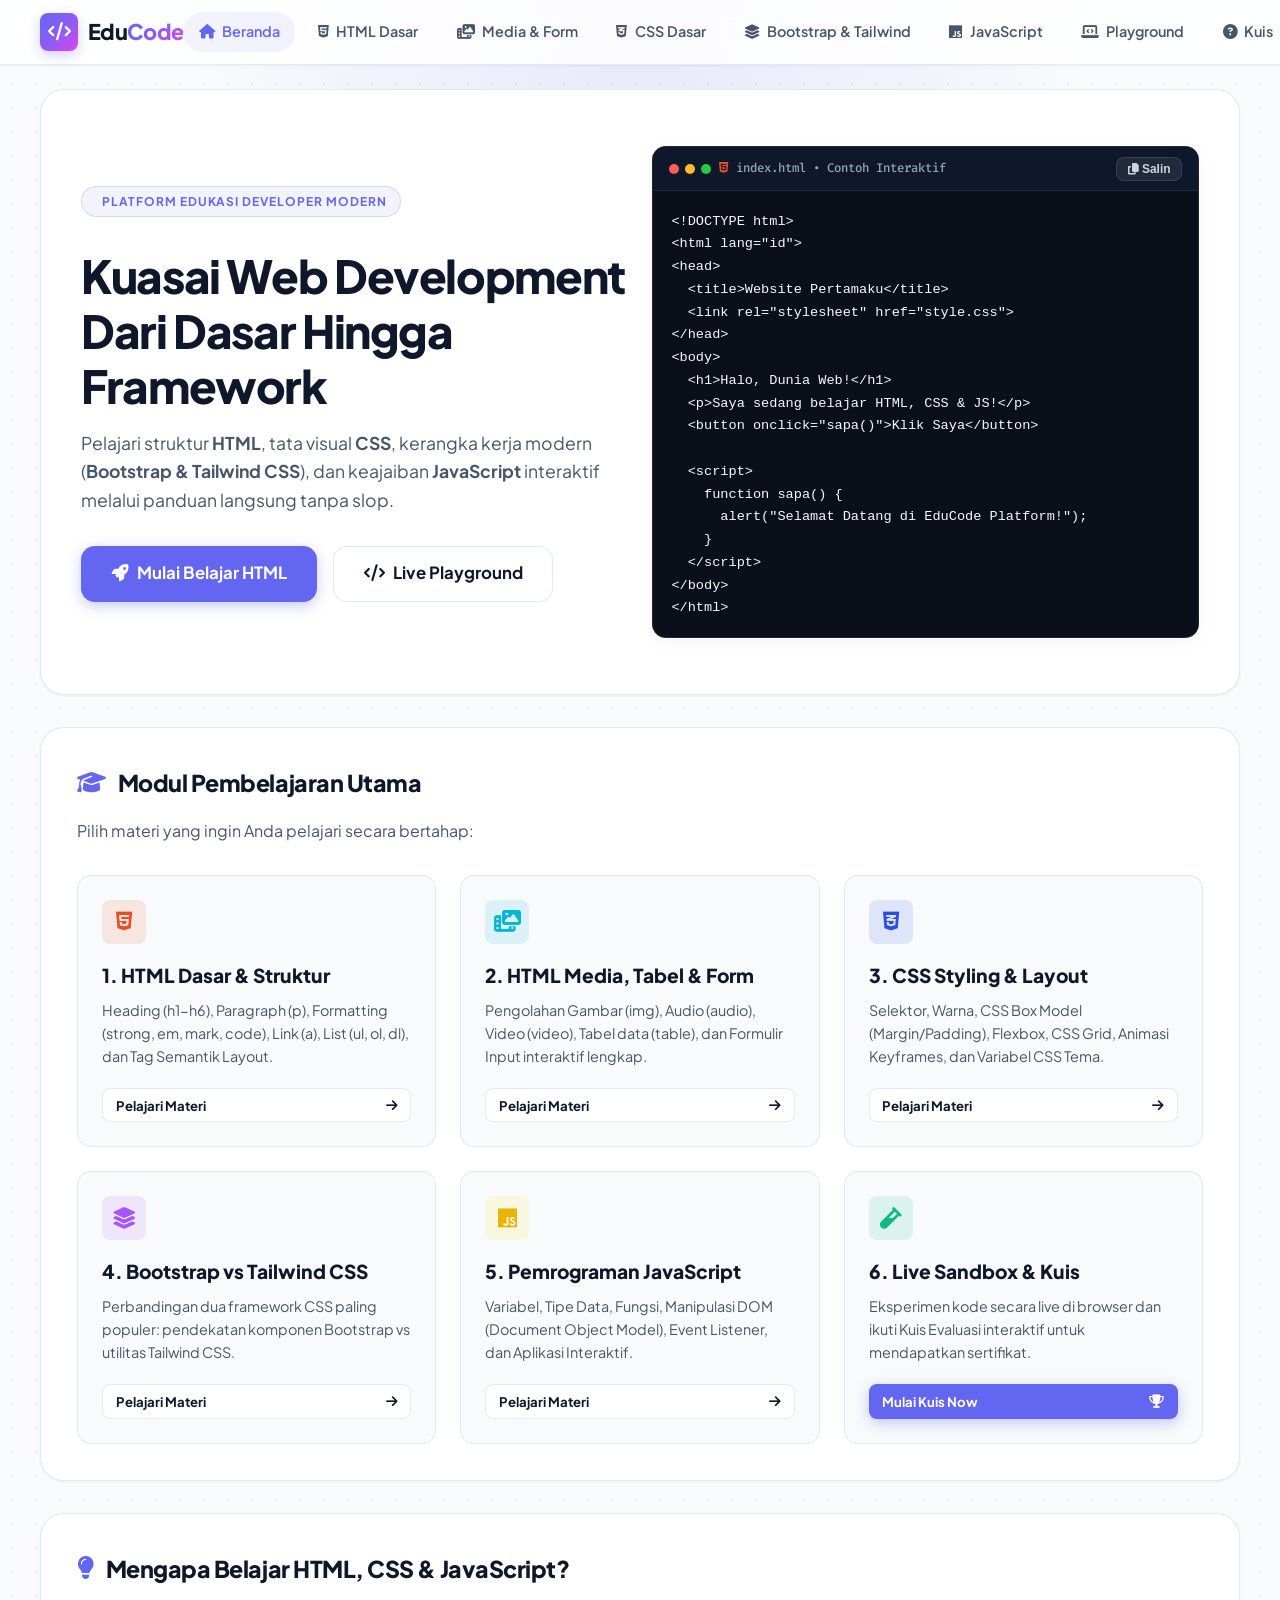
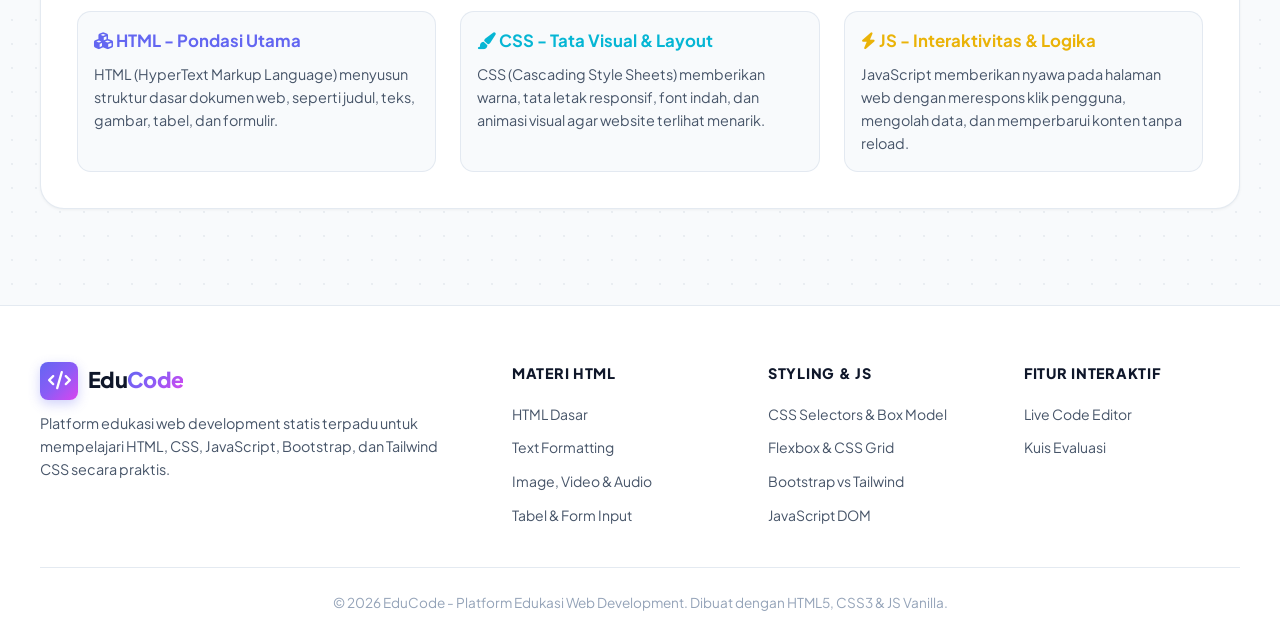
==== index.html @ 57a79038 "first commit" ====
<!DOCTYPE html>
<html lang="id" data-theme="light">
<head>
  <!-- Bagian Head: Berisi metadata halaman, judul browser, ikon, dan tautan CSS eksternal -->
  <meta charset="UTF-8">
  <meta name="viewport" content="width=device-width, initial-scale=1.0">
  <title>EduCode - Platform Edukasi Web Development (HTML, CSS, JS)</title>
  <meta name="description" content="Pelajari HTML, CSS, JavaScript, Bootstrap, dan Tailwind CSS secara gratis dengan penjelasan interaktif, contoh live demo, playground, dan kuis online.">
  
  <!-- Pustaka Ikon Eksternal FontAwesome via CDN -->
  <link rel="stylesheet" href="https://cdnjs.cloudflare.com/ajax/libs/font-awesome/6.4.2/css/all.min.css">
  <!-- CSS Utama Aplikasi -->
  <link rel="stylesheet" href="assets/css/style.css">
</head>
<body>

  <!-- ==========================================================================
       HEADER NAVIGASI UTAMA (MELAYANG FULL-WIDTH)
       Tag <header> dan <nav> secara semantik menandai area navigasi situs
       ========================================================================== -->
  <header class="site-header">
    <div class="header-container">
      <!-- Logo dan Nama Brand -->
      <a href="index.html" class="brand-logo">
        <div class="brand-icon"><i class="fas fa-code"></i></div>
        <div class="brand-text">Edu<span>Code</span></div>
      </a>

      <!-- Daftar Tautan Navigasi Desktop -->
      <nav>
        <ul class="nav-menu">
          <li><a href="index.html" class="nav-link active"><i class="fas fa-home"></i> Beranda</a></li>
          <li><a href="html-dasar.html" class="nav-link"><i class="fab fa-html5"></i> HTML Dasar</a></li>
          <li><a href="html-media-tabel.html" class="nav-link"><i class="fas fa-photo-video"></i> Media & Form</a></li>
          <li><a href="css-dasar.html" class="nav-link"><i class="fab fa-css3-alt"></i> CSS Dasar</a></li>
          <li><a href="css-frameworks.html" class="nav-link"><i class="fas fa-layer-group"></i> Bootstrap & Tailwind</a></li>
          <li><a href="javascript-dasar.html" class="nav-link"><i class="fab fa-js"></i> JavaScript</a></li>
          <li><a href="playground.html" class="nav-link"><i class="fas fa-laptop-code"></i> Playground</a></li>
          <li><a href="kuis.html" class="nav-link"><i class="fas fa-question-circle"></i> Kuis</a></li>
        </ul>
      </nav>

      <!-- Aksi Header: Tombol Pengubah Tema & Menu Mobile -->
      <div class="header-actions">
        <button class="theme-toggle-btn" aria-label="Ubah Tema" title="Ubah Tema Gelap/Terang">
          <i class="fas fa-moon"></i>
        </button>
        <button class="mobile-menu-btn" aria-label="Buka Menu">
          <i class="fas fa-bars"></i>
        </button>
      </div>
    </div>
  </header>

  <!-- Navigasi Mobile Drawer (Diaktifkan saat tombol hamburger pada layar ponsel diklik) -->
  <div class="mobile-nav-overlay"></div>
  <aside class="mobile-nav-drawer">
    <div style="display:flex; justify-content:space-between; align-items:center; margin-bottom:1rem;">
      <div class="brand-logo">
        <div class="brand-icon"><i class="fas fa-code"></i></div>
        <div class="brand-text">Edu<span>Code</span></div>
      </div>
      <button class="drawer-close-btn" style="background:none; border:none; color:var(--text-primary); font-size:1.2rem; cursor:pointer;"><i class="fas fa-times"></i></button>
    </div>
    <ul class="sidebar-links">
      <li><a href="index.html" class="sidebar-link active"><i class="fas fa-home"></i> Beranda</a></li>
      <li><a href="html-dasar.html" class="sidebar-link"><i class="fab fa-html5"></i> HTML Dasar</a></li>
      <li><a href="html-media-tabel.html" class="sidebar-link"><i class="fas fa-photo-video"></i> HTML Media & Form</a></li>
      <li><a href="css-dasar.html" class="sidebar-link"><i class="fab fa-css3-alt"></i> CSS Dasar</a></li>
      <li><a href="css-frameworks.html" class="sidebar-link"><i class="fas fa-layer-group"></i> Bootstrap vs Tailwind</a></li>
      <li><a href="javascript-dasar.html" class="sidebar-link"><i class="fab fa-js"></i> JavaScript Dasar</a></li>
      <li><a href="playground.html" class="sidebar-link"><i class="fas fa-laptop-code"></i> Live Playground</a></li>
      <li><a href="kuis.html" class="sidebar-link"><i class="fas fa-question-circle"></i> Kuis Interaktif</a></li>
    </ul>
  </aside>

  <!-- ==========================================================================
       KONTEN UTAMA HALAMAN (MAIN WRAPPER)
       Tag <main> berisi konten unik utama halaman ini
       ========================================================================== -->
  <main class="main-wrapper">
    
    <!-- Hero Banner Section -->
    <section class="section-block" style="padding: 3.5rem 2.5rem; position: relative; overflow: hidden;">
      <div class="grid-2" style="align-items: center;">
        <div>
          <span class="page-category"><i class="fas fa-sparkles"></i> Platform Edukasi Developer Modern</span>
          <h1 style="font-size: 2.85rem; font-weight: 800; line-height: 1.2; margin: 1rem 0; letter-spacing: -0.03em;">
            Kuasai Web Development Dari Dasar Hingga Framework
          </h1>
          <p style="color: var(--text-secondary); font-size: 1.1rem; margin-bottom: 2rem;">
            Pelajari struktur <strong>HTML</strong>, tata visual <strong>CSS</strong>, kerangka kerja modern (<strong>Bootstrap & Tailwind CSS</strong>), dan keajaiban <strong>JavaScript</strong> interaktif melalui panduan langsung tanpa slop.
          </p>
          <div style="display: flex; gap: 1rem; flex-wrap: wrap;">
            <a href="html-dasar.html" class="btn btn-primary btn-lg"><i class="fas fa-rocket"></i> Mulai Belajar HTML</a>
            <a href="playground.html" class="btn btn-secondary btn-lg"><i class="fas fa-code"></i> Live Playground</a>
          </div>
        </div>

        <!-- Contoh Kotak Kode Berformat Jendela MacOS IDE -->
        <div class="code-box">
          <div class="code-header">
            <div style="display:flex; align-items:center; gap:8px;">
              <!-- Titik kontrol jendela MacOS (Merah, Kuning, Hijau) -->
              <div class="window-dots">
                <span class="window-dot red"></span>
                <span class="window-dot yellow"></span>
                <span class="window-dot green"></span>
              </div>
              <span class="code-title"><i class="fab fa-html5" style="color:#e34f26;"></i> index.html &bull; Contoh Interaktif</span>
            </div>
            <button class="copy-btn"><i class="fas fa-copy"></i> Salin</button>
          </div>
          <!-- Tag <pre> dan <code> menjaga format spasi dan baris kode HTML -->
          <pre class="code-content"><code>&lt;!DOCTYPE html&gt;
&lt;html lang="id"&gt;
&lt;head&gt;
  &lt;title&gt;Website Pertamaku&lt;/title&gt;
  &lt;link rel="stylesheet" href="style.css"&gt;
&lt;/head&gt;
&lt;body&gt;
  &lt;h1&gt;Halo, Dunia Web!&lt;/h1&gt;
  &lt;p&gt;Saya sedang belajar HTML, CSS & JS!&lt;/p&gt;
  &lt;button onclick="sapa()"&gt;Klik Saya&lt;/button&gt;

  &lt;script&gt;
    function sapa() {
      alert("Selamat Datang di EduCode Platform!");
    }
  &lt;/script&gt;
&lt;/body&gt;
&lt;/html&gt;</code></pre>
        </div>
      </div>
    </section>

    <!-- Section Daftar Modul Pembelajaran Utama (Grid 3 Kolom) -->
    <section class="section-block">
      <h2 class="section-title"><i class="fas fa-graduation-cap"></i> Modul Pembelajaran Utama</h2>
      <p style="color: var(--text-secondary); margin-bottom: 2rem;">Pilih materi yang ingin Anda pelajari secara bertahap:</p>

      <div class="grid-3">
        <!-- Modul 1: HTML Dasar -->
        <article style="background: var(--bg-canvas); border: 1px solid var(--border-color); border-radius: var(--radius-md); padding: 1.5rem; display: flex; flex-direction: column; justify-content: space-between;">
          <div>
            <div style="width: 44px; height: 44px; background: rgba(227, 79, 38, 0.12); color: #e34f26; border-radius: var(--radius-sm); display: flex; align-items: center; justify-content: center; font-size: 1.35rem; margin-bottom: 1rem;">
              <i class="fab fa-html5"></i>
            </div>
            <h3 style="font-size: 1.2rem; font-weight: 800; margin-bottom: 0.5rem;">1. HTML Dasar & Struktur</h3>
            <p style="color: var(--text-secondary); font-size: 0.9rem; margin-bottom: 1.25rem;">
              Heading (h1-h6), Paragraph (p), Formatting (strong, em, mark, code), Link (a), List (ul, ol, dl), dan Tag Semantik Layout.
            </p>
          </div>
          <a href="html-dasar.html" class="btn btn-secondary btn-sm" style="width: 100%; justify-content: space-between;">
            Pelajari Materi <i class="fas fa-arrow-right"></i>
          </a>
        </article>

        <!-- Modul 2: HTML Media & Form -->
        <article style="background: var(--bg-canvas); border: 1px solid var(--border-color); border-radius: var(--radius-md); padding: 1.5rem; display: flex; flex-direction: column; justify-content: space-between;">
          <div>
            <div style="width: 44px; height: 44px; background: rgba(6, 182, 212, 0.12); color: #06b6d4; border-radius: var(--radius-sm); display: flex; align-items: center; justify-content: center; font-size: 1.35rem; margin-bottom: 1rem;">
              <i class="fas fa-photo-video"></i>
            </div>
            <h3 style="font-size: 1.2rem; font-weight: 800; margin-bottom: 0.5rem;">2. HTML Media, Tabel & Form</h3>
            <p style="color: var(--text-secondary); font-size: 0.9rem; margin-bottom: 1.25rem;">
              Pengolahan Gambar (img), Audio (audio), Video (video), Tabel data (table), dan Formulir Input interaktif lengkap.
            </p>
          </div>
          <a href="html-media-tabel.html" class="btn btn-secondary btn-sm" style="width: 100%; justify-content: space-between;">
            Pelajari Materi <i class="fas fa-arrow-right"></i>
          </a>
        </article>

        <!-- Modul 3: CSS Dasar -->
        <article style="background: var(--bg-canvas); border: 1px solid var(--border-color); border-radius: var(--radius-md); padding: 1.5rem; display: flex; flex-direction: column; justify-content: space-between;">
          <div>
            <div style="width: 44px; height: 44px; background: rgba(38, 77, 228, 0.12); color: #264de4; border-radius: var(--radius-sm); display: flex; align-items: center; justify-content: center; font-size: 1.35rem; margin-bottom: 1rem;">
              <i class="fab fa-css3-alt"></i>
            </div>
            <h3 style="font-size: 1.2rem; font-weight: 800; margin-bottom: 0.5rem;">3. CSS Styling & Layout</h3>
            <p style="color: var(--text-secondary); font-size: 0.9rem; margin-bottom: 1.25rem;">
              Selektor, Warna, CSS Box Model (Margin/Padding), Flexbox, CSS Grid, Animasi Keyframes, dan Variabel CSS Tema.
            </p>
          </div>
          <a href="css-dasar.html" class="btn btn-secondary btn-sm" style="width: 100%; justify-content: space-between;">
            Pelajari Materi <i class="fas fa-arrow-right"></i>
          </a>
        </article>

        <!-- Modul 4: Bootstrap & Tailwind -->
        <article style="background: var(--bg-canvas); border: 1px solid var(--border-color); border-radius: var(--radius-md); padding: 1.5rem; display: flex; flex-direction: column; justify-content: space-between;">
          <div>
            <div style="width: 44px; height: 44px; background: rgba(168, 85, 247, 0.12); color: #a855f7; border-radius: var(--radius-sm); display: flex; align-items: center; justify-content: center; font-size: 1.35rem; margin-bottom: 1rem;">
              <i class="fas fa-layer-group"></i>
            </div>
            <h3 style="font-size: 1.2rem; font-weight: 800; margin-bottom: 0.5rem;">4. Bootstrap vs Tailwind CSS</h3>
            <p style="color: var(--text-secondary); font-size: 0.9rem; margin-bottom: 1.25rem;">
              Perbandingan dua framework CSS paling populer: pendekatan komponen Bootstrap vs utilitas Tailwind CSS.
            </p>
          </div>
          <a href="css-frameworks.html" class="btn btn-secondary btn-sm" style="width: 100%; justify-content: space-between;">
            Pelajari Materi <i class="fas fa-arrow-right"></i>
          </a>
        </article>

        <!-- Modul 5: JavaScript Dasar -->
        <article style="background: var(--bg-canvas); border: 1px solid var(--border-color); border-radius: var(--radius-md); padding: 1.5rem; display: flex; flex-direction: column; justify-content: space-between;">
          <div>
            <div style="width: 44px; height: 44px; background: rgba(247, 223, 30, 0.12); color: #eab308; border-radius: var(--radius-sm); display: flex; align-items: center; justify-content: center; font-size: 1.35rem; margin-bottom: 1rem;">
              <i class="fab fa-js"></i>
            </div>
            <h3 style="font-size: 1.2rem; font-weight: 800; margin-bottom: 0.5rem;">5. Pemrograman JavaScript</h3>
            <p style="color: var(--text-secondary); font-size: 0.9rem; margin-bottom: 1.25rem;">
              Variabel, Tipe Data, Fungsi, Manipulasi DOM (Document Object Model), Event Listener, dan Aplikasi Interaktif.
            </p>
          </div>
          <a href="javascript-dasar.html" class="btn btn-secondary btn-sm" style="width: 100%; justify-content: space-between;">
            Pelajari Materi <i class="fas fa-arrow-right"></i>
          </a>
        </article>

        <!-- Modul 6: Live Sandbox & Kuis -->
        <article style="background: var(--bg-canvas); border: 1px solid var(--border-color); border-radius: var(--radius-md); padding: 1.5rem; display: flex; flex-direction: column; justify-content: space-between;">
          <div>
            <div style="width: 44px; height: 44px; background: rgba(16, 185, 129, 0.12); color: #10b981; border-radius: var(--radius-sm); display: flex; align-items: center; justify-content: center; font-size: 1.35rem; margin-bottom: 1rem;">
              <i class="fas fa-vial"></i>
            </div>
            <h3 style="font-size: 1.2rem; font-weight: 800; margin-bottom: 0.5rem;">6. Live Sandbox & Kuis</h3>
            <p style="color: var(--text-secondary); font-size: 0.9rem; margin-bottom: 1.25rem;">
              Eksperimen kode secara live di browser dan ikuti Kuis Evaluasi interaktif untuk mendapatkan sertifikat.
            </p>
          </div>
          <a href="kuis.html" class="btn btn-primary btn-sm" style="width: 100%; justify-content: space-between;">
            Mulai Kuis Now <i class="fas fa-trophy"></i>
          </a>
        </article>
      </div>
    </section>

    <!-- Section Penjelasan Pentingnya Web Development -->
    <section class="section-block">
      <h2 class="section-title"><i class="fas fa-lightbulb"></i> Mengapa Belajar HTML, CSS & JavaScript?</h2>
      <div class="grid-3" style="margin-top: 1.5rem;">
        <div style="padding: 1rem; background: var(--bg-canvas); border-radius: var(--radius-md); border: 1px solid var(--border-color);">
          <h4 style="font-size: 1.05rem; font-weight: 700; margin-bottom: 0.5rem; color: var(--accent-primary);"><i class="fas fa-cubes"></i> HTML - Pondasi Utama</h4>
          <p style="color: var(--text-secondary); font-size: 0.9rem;">HTML (HyperText Markup Language) menyusun struktur dasar dokumen web, seperti judul, teks, gambar, tabel, dan formulir.</p>
        </div>
        <div style="padding: 1rem; background: var(--bg-canvas); border-radius: var(--radius-md); border: 1px solid var(--border-color);">
          <h4 style="font-size: 1.05rem; font-weight: 700; margin-bottom: 0.5rem; color: var(--accent-secondary);"><i class="fas fa-paint-brush"></i> CSS - Tata Visual & Layout</h4>
          <p style="color: var(--text-secondary); font-size: 0.9rem;">CSS (Cascading Style Sheets) memberikan warna, tata letak responsif, font indah, dan animasi visual agar website terlihat menarik.</p>
        </div>
        <div style="padding: 1rem; background: var(--bg-canvas); border-radius: var(--radius-md); border: 1px solid var(--border-color);">
          <h4 style="font-size: 1.05rem; font-weight: 700; margin-bottom: 0.5rem; color: #eab308;"><i class="fas fa-bolt"></i> JS - Interaktivitas & Logika</h4>
          <p style="color: var(--text-secondary); font-size: 0.9rem;">JavaScript memberikan nyawa pada halaman web dengan merespons klik pengguna, mengolah data, dan memperbarui konten tanpa reload.</p>
        </div>
      </div>
    </section>
  </main>

  <!-- ==========================================================================
       FOOTER BAWAH FULL-WIDTH
       Tag <footer> secara semantik menandai area bawah halaman (hak cipta & tautan)
       ========================================================================== -->
  <footer class="site-footer">
    <div class="footer-content">
      <div class="footer-brand">
        <div class="brand-logo">
          <div class="brand-icon"><i class="fas fa-code"></i></div>
          <div class="brand-text">Edu<span>Code</span></div>
        </div>
        <p>Platform edukasi web development statis terpadu untuk mempelajari HTML, CSS, JavaScript, Bootstrap, dan Tailwind CSS secara praktis.</p>
      </div>

      <div class="footer-column">
        <h4>Materi HTML</h4>
        <ul class="footer-links">
          <li><a href="html-dasar.html">HTML Dasar</a></li>
          <li><a href="html-dasar.html#formatting">Text Formatting</a></li>
          <li><a href="html-media-tabel.html#media">Image, Video & Audio</a></li>
          <li><a href="html-media-tabel.html#forms">Tabel & Form Input</a></li>
        </ul>
      </div>

      <div class="footer-column">
        <h4>Styling & JS</h4>
        <ul class="footer-links">
          <li><a href="css-dasar.html">CSS Selectors & Box Model</a></li>
          <li><a href="css-dasar.html#flex-grid">Flexbox & CSS Grid</a></li>
          <li><a href="css-frameworks.html">Bootstrap vs Tailwind</a></li>
          <li><a href="javascript-dasar.html">JavaScript DOM</a></li>
        </ul>
      </div>

      <div class="footer-column">
        <h4>Fitur Interaktif</h4>
        <ul class="footer-links">
          <li><a href="playground.html">Live Code Editor</a></li>
          <li><a href="kuis.html">Kuis Evaluasi</a></li>
        </ul>
      </div>
    </div>

    <div class="footer-bottom">
      <p>&copy; 2026 EduCode - Platform Edukasi Web Development. Dibuat dengan HTML5, CSS3 & JS Vanilla.</p>
    </div>
  </footer>

  <!-- Script JavaScript Utama Aplikasi -->
  <script src="assets/js/main.js"></script>
</body>
</html>
---- assets/css/style.css ----
/* ==========================================================================
   EDUCODE DESIGN SYSTEM - CSS UTAMA (DILENGKAPI KOMENTAR EDUPAK)
   Platform Edukasi Web Development (HTML, CSS, JavaScript, Bootstrap & Tailwind)
   ========================================================================== */

/* Impor Font Eksternal dari Google Fonts:
   - Plus Jakarta Sans: Untuk tipografi teks utama & judul yang modern
   - Fira Code: Untuk tampilan kode program (monospace) dengan penataan presisi */
@import url('https://fonts.googleapis.com/css2?family=Fira+Code:wght@400;500;600&family=Plus+Jakarta+Sans:wght@300;400;500;600;700;800&display=swap');

/* ==========================================================================
   1. VARIABEL TEMA & PENETAPAN TOKEN DESIGN (CSS CUSTOM PROPERTIES)
   Variabel di bawah ini mempermudah penggantian tema Gelap / Terang secara global.
   ========================================================================== */
:root {
  /* Tipografi */
  --font-sans: 'Plus Jakarta Sans', -apple-system, BlinkMacSystemFont, 'Segoe UI', Roboto, sans-serif;
  --font-mono: 'Fira Code', monospace;

  /* Mode Terang (Default Pearl Light) */
  --bg-canvas: #f8fafc;          /* Latar belakang utama halaman */
  --bg-card: #ffffff;            /* Warna kartu & kotak materi */
  --bg-card-hover: #f1f5f9;      /* Warna kartu saat kursor di atasnya */
  --bg-code: #0b0f19;            /* Warna latar editor / snippet kode */
  --bg-glass: rgba(255, 255, 255, 0.85); /* Efek kaca transparan (glassmorphism) */

  /* Warna Teks */
  --text-primary: #0f172a;        /* Teks utama (hitam pekat) */
  --text-secondary: #475569;      /* Teks sekunder (abu-abu sedang) */
  --text-muted: #94a3b8;          /* Teks redup / keterangan kecil */
  --text-code: #f8fafc;           /* Teks khusus di dalam kotak kode */

  /* Aksesori Warna & Gradien */
  --accent-primary: #6366f1;      /* Warna aksen utama (Nila / Indigo) */
  --accent-primary-hover: #4f46e5;/* Warna aksen saat tombol di-hover */
  --accent-secondary: #06b6d4;    /* Warna aksen kedua (Sian / Cyan) */
  --accent-gradient: linear-gradient(135deg, #6366f1 0%, #8b5cf6 50%, #d946ef 100%);
  --accent-soft: rgba(99, 102, 241, 0.08); /* Transparansi lembut untuk highlight */
  --accent-glow: rgba(99, 102, 241, 0.25); /* Efek pendaran cahaya tombol */

  /* Border & Garis */
  --border-color: rgba(226, 232, 240, 0.9); /* Garis tepi halus */
  --border-subtle: rgba(148, 163, 184, 0.15);
  --border-focus: #818cf8;        /* Garis tepi saat elemen diklik/fokus */

  /* Bayangan (Shadows) */
  --shadow-sm: 0 1px 3px rgba(0, 0, 0, 0.05);
  --shadow-md: 0 4px 20px -2px rgba(0, 0, 0, 0.05);
  --shadow-lg: 0 20px 40px -15px rgba(0, 0, 0, 0.08);
  --shadow-glow: 0 0 30px rgba(99, 102, 241, 0.2);

  /* Lengkungan Sudut (Border Radius) */
  --radius-sm: 8px;
  --radius-md: 14px;
  --radius-lg: 24px;
  --radius-full: 9999px;

  /* Durasi Transisi Animasi */
  --transition-fast: 0.15s cubic-bezier(0.4, 0, 0.2, 1);
  --transition-normal: 0.3s cubic-bezier(0.4, 0, 0.2, 1);

  /* Pola Latar Belakang Titik-titik (Dot Grid Matrix Pattern) */
  --grid-pattern: radial-gradient(rgba(148, 163, 184, 0.15) 1px, transparent 1px);
}

/* Kustomisasi Variabel Khusus untuk Tema Gelap (Dark Mode) */
[data-theme="dark"] {
  --bg-canvas: #090d16;          /* Latar gelap obsidian */
  --bg-card: #111726;            /* Kartu gelap */
  --bg-card-hover: #192238;
  --bg-code: #050810;
  --bg-glass: rgba(17, 23, 38, 0.85);

  --text-primary: #f8fafc;        /* Teks putih terang */
  --text-secondary: #cbd5e1;      /* Teks abu-abu terang */
  --text-muted: #64748b;
  --text-code: #f1f5f9;

  --accent-soft: rgba(99, 102, 241, 0.15);
  --accent-glow: rgba(139, 92, 246, 0.35);

  --border-color: rgba(255, 255, 255, 0.08);
  --border-subtle: rgba(255, 255, 255, 0.05);
  --border-focus: #a5b4fc;

  --shadow-sm: 0 1px 3px rgba(0, 0, 0, 0.4);
  --shadow-md: 0 8px 30px rgba(0, 0, 0, 0.5);
  --shadow-lg: 0 25px 50px -12px rgba(0, 0, 0, 0.7);

  --grid-pattern: radial-gradient(rgba(255, 255, 255, 0.07) 1px, transparent 1px);
}

/* ==========================================================================
   2. RESET & STYLING DASAR ELEMEN HTML (BASE RESET)
   ========================================================================== */
*, *::before, *::after {
  box-sizing: border-box; /* Menghitung padding & border dalam total ukuran kotak */
  margin: 0;
  padding: 0;
}

html {
  scroll-behavior: smooth; /* Efek gulir halus saat klik tautan internal */
}

body {
  font-family: var(--font-sans);
  background-color: var(--bg-canvas);
  background-image: var(--grid-pattern);
  background-size: 24px 24px;
  color: var(--text-primary);
  line-height: 1.6;
  transition: background-color var(--transition-normal), color var(--transition-normal);
  min-height: 100vh;
  display: flex;
  flex-direction: column;
  -webkit-font-smoothing: antialiased;
  position: relative;
  overflow-x: hidden;
}

/* Cahaya Latar Belakang (Ambient Radial Glow) */
body::before {
  content: '';
  position: absolute;
  top: 0;
  left: 50%;
  transform: translateX(-50%);
  width: 1000px;
  height: 400px;
  background: radial-gradient(circle at 50% 0%, rgba(99, 102, 241, 0.12), transparent 70%);
  pointer-events: none;
  z-index: 0;
}

/* ==========================================================================
   3. HEADER NAVIGASI MELAYANG FULL-WIDTH (FLOATING GLASS NAVBAR)
   ========================================================================== */
.site-header {
  position: sticky;
  top: 0;
  z-index: 1000;
  width: 100%;
  max-width: 100%;
  margin: 0;
  background: var(--bg-glass);
  backdrop-filter: blur(20px);         /* Efek kaca buram (Glassmorphism) */
  -webkit-backdrop-filter: blur(20px);
  border-bottom: 1px solid var(--border-color);
  border-radius: 0;
  box-shadow: var(--shadow-sm);
  transition: all var(--transition-normal);
}

.header-container {
  max-width: 100%;
  width: 100%;
  padding: 0.75rem 2.5rem;
  display: flex;
  align-items: center;
  justify-content: space-between;
}

.brand-logo {
  display: flex;
  align-items: center;
  gap: 0.625rem;
  text-decoration: none;
  color: var(--text-primary);
  font-weight: 800;
  font-size: 1.35rem;
  letter-spacing: -0.03em;
  white-space: nowrap;
}

.brand-icon {
  width: 38px;
  height: 38px;
  background: var(--accent-gradient);
  border-radius: var(--radius-sm);
  display: flex;
  align-items: center;
  justify-content: center;
  color: white;
  font-size: 1.15rem;
  box-shadow: 0 4px 12px rgba(99, 102, 241, 0.3);
}

.brand-text span {
  background: var(--accent-gradient);
  -webkit-background-clip: text;
  -webkit-text-fill-color: transparent;
}

.nav-menu {
  display: flex;
  align-items: center;
  gap: 0.5rem;
  list-style: none;
  flex-wrap: nowrap; /* Mencegah menu turun menjadi 2 baris pada layar besar */
}

.nav-link {
  display: flex;
  align-items: center;
  gap: 0.45rem;
  padding: 0.5rem 0.95rem;
  color: var(--text-secondary);
  text-decoration: none;
  font-weight: 600;
  font-size: 0.9rem;
  white-space: nowrap; /* Mencegah teks menu terpotong/terlipat */
  border-radius: var(--radius-full);
  transition: all var(--transition-fast);
}

.nav-link:hover, .nav-link.active {
  color: var(--accent-primary);
  background-color: var(--accent-soft);
}

.header-actions {
  display: flex;
  align-items: center;
  gap: 0.5rem;
  white-space: nowrap;
}

.theme-toggle-btn {
  background: var(--bg-card);
  border: 1px solid var(--border-color);
  color: var(--text-primary);
  width: 40px;
  height: 40px;
  border-radius: var(--radius-full);
  cursor: pointer;
  display: flex;
  align-items: center;
  justify-content: center;
  font-size: 1.05rem;
  transition: all var(--transition-fast);
}

.theme-toggle-btn:hover {
  border-color: var(--accent-primary);
  color: var(--accent-primary);
  transform: rotate(15deg);
}

.mobile-menu-btn {
  display: none;
  background: none;
  border: none;
  color: var(--text-primary);
  font-size: 1.4rem;
  cursor: pointer;
  padding: 0.25rem;
}

/* Navigasi Samping Mobile (Drawer) */
.mobile-nav-overlay {
  display: none;
  position: fixed;
  inset: 0;
  background: rgba(0, 0, 0, 0.6);
  backdrop-filter: blur(6px);
  z-index: 1001;
}

.mobile-nav-drawer {
  position: fixed;
  top: 0;
  right: -300px;
  width: 280px;
  height: 100%;
  background: var(--bg-card);
  border-left: 1px solid var(--border-color);
  z-index: 1002;
  padding: 1.5rem;
  display: flex;
  flex-direction: column;
  gap: 1.5rem;
  transition: right var(--transition-normal);
}

.mobile-nav-drawer.open { right: 0; }
.mobile-nav-overlay.open { display: block; }

/* ==========================================================================
   4. TATA LETAK UTAMA FULL-WIDTH (FULL-WIDTH WRAPPER & GRID)
   ========================================================================== */
.main-wrapper {
  flex: 1;
  width: 100%;
  max-width: 100%;             /* Memenuhi seluruh lebar halaman web */
  margin: 1.5rem 0 4rem 0;
  padding: 0 2.5rem;
  position: relative;
  z-index: 1;
}

.page-header {
  text-align: center;
  margin-bottom: 2.5rem;
  padding: 3rem 2rem;
  background: var(--bg-card);
  border: 1px solid var(--border-color);
  border-radius: var(--radius-lg);
  position: relative;
  overflow: hidden;
  box-shadow: var(--shadow-sm);
}

.page-header::before {
  content: '';
  position: absolute;
  top: 0;
  left: 0;
  right: 0;
  height: 3px;
  background: var(--accent-gradient);
}

.page-category {
  display: inline-flex;
  align-items: center;
  gap: 0.4rem;
  padding: 0.3rem 0.85rem;
  background: var(--accent-soft);
  color: var(--accent-primary);
  border: 1px solid rgba(99, 102, 241, 0.2);
  border-radius: var(--radius-full);
  font-size: 0.75rem;
  font-weight: 700;
  text-transform: uppercase;
  letter-spacing: 0.08em;
  margin-bottom: 1rem;
}

.page-title {
  font-size: 2.35rem;
  font-weight: 800;
  margin-bottom: 0.75rem;
  letter-spacing: -0.03em;
  line-height: 1.25;
}

.page-description {
  color: var(--text-secondary);
  font-size: 1.05rem;
  max-width: 720px;
  margin: 0 auto;
}

/* Blok Bagian Kartu Materi (Section Block) */
.section-block {
  background: var(--bg-card);
  border: 1px solid var(--border-color);
  border-radius: var(--radius-lg);
  padding: 2.25rem;
  margin-bottom: 2rem;
  box-shadow: var(--shadow-sm);
  transition: border-color var(--transition-normal), box-shadow var(--transition-normal);
}

.section-block:hover {
  border-color: rgba(99, 102, 241, 0.25);
  box-shadow: var(--shadow-md);
}

.section-title {
  font-size: 1.45rem;
  font-weight: 800;
  margin-bottom: 1rem;
  display: flex;
  align-items: center;
  gap: 0.75rem;
  color: var(--text-primary);
  letter-spacing: -0.02em;
}

.section-title i {
  color: var(--accent-primary);
}

/* Sistem Kolom Responsif (CSS Grid) */
.grid-2 { display: grid; grid-template-columns: repeat(2, 1fr); gap: 1.5rem; }
.grid-3 { display: grid; grid-template-columns: repeat(3, 1fr); gap: 1.5rem; }
.grid-4 { display: grid; grid-template-columns: repeat(4, 1fr); gap: 1.5rem; }

.content-sidebar-layout {
  display: grid;
  grid-template-columns: 250px 1fr;
  gap: 2rem;
  align-items: start;
}

.page-sidebar {
  position: sticky;
  top: 80px;
  background: var(--bg-card);
  border: 1px solid var(--border-color);
  border-radius: var(--radius-md);
  padding: 1.25rem;
}

.sidebar-title {
  font-size: 0.75rem;
  font-weight: 800;
  text-transform: uppercase;
  letter-spacing: 0.08em;
  color: var(--text-muted);
  margin-bottom: 0.85rem;
}

.sidebar-links {
  list-style: none;
  display: flex;
  flex-direction: column;
  gap: 0.25rem;
}

.sidebar-link {
  color: var(--text-secondary);
  text-decoration: none;
  font-size: 0.875rem;
  font-weight: 500;
  padding: 0.5rem 0.75rem;
  border-radius: var(--radius-sm);
  display: block;
  transition: all var(--transition-fast);
}

.sidebar-link:hover, .sidebar-link.active {
  background: var(--accent-soft);
  color: var(--accent-primary);
  font-weight: 700;
}

/* ==========================================================================
   5. KOTAK KODE MACOS WINDOW & LIVE DEMO OUTPUT
   ========================================================================== */
.demo-code-pair {
  display: grid;
  grid-template-columns: 1fr 1fr;
  gap: 1.5rem;
  margin: 1.5rem 0;
}

@media (max-width: 992px) {
  .demo-code-pair { grid-template-columns: 1fr; }
}

.code-box {
  background: var(--bg-code);
  border: 1px solid rgba(255, 255, 255, 0.1);
  border-radius: var(--radius-md);
  overflow: hidden;
  display: flex;
  flex-direction: column;
  box-shadow: var(--shadow-md);
}

.code-header {
  background: #0f172a;
  padding: 0.6rem 1rem;
  display: flex;
  align-items: center;
  justify-content: space-between;
  border-bottom: 1px solid rgba(255, 255, 255, 0.08);
}

/* Titik Kontrol Jendela MacOS (Red, Yellow, Green Window Dots) */
.window-dots {
  display: flex;
  align-items: center;
  gap: 6px;
}

.window-dot {
  width: 10px;
  height: 10px;
  border-radius: 50%;
}
.window-dot.red { background: #ff5f56; }
.window-dot.yellow { background: #ffbd2e; }
.window-dot.green { background: #27c93f; }

.code-title {
  color: #94a3b8;
  font-family: var(--font-mono);
  font-size: 0.775rem;
  font-weight: 500;
  display: flex;
  align-items: center;
  gap: 0.5rem;
}

.copy-btn {
  background: rgba(255, 255, 255, 0.08);
  border: 1px solid rgba(255, 255, 255, 0.1);
  color: #cbd5e1;
  padding: 0.25rem 0.65rem;
  border-radius: var(--radius-sm);
  font-size: 0.75rem;
  font-weight: 600;
  cursor: pointer;
  transition: all var(--transition-fast);
}

.copy-btn:hover {
  background: var(--accent-primary);
  color: white;
  border-color: var(--accent-primary);
}

.code-content {
  padding: 1.15rem;
  margin: 0;
  font-family: var(--font-mono);
  font-size: 0.85rem;
  color: var(--text-code);
  overflow-x: auto;
  line-height: 1.6;
}

/* Kotak Output Render Live Demo */
.demo-box {
  background: var(--bg-canvas);
  background-image: radial-gradient(rgba(148, 163, 184, 0.2) 1px, transparent 1px);
  background-size: 16px 16px;
  border: 1px solid var(--border-color);
  border-radius: var(--radius-md);
  padding: 1.5rem;
  display: flex;
  flex-direction: column;
  justify-content: center;
  position: relative;
  box-shadow: var(--shadow-sm);
}

.demo-label {
  position: absolute;
  top: -11px;
  right: 14px;
  background: var(--accent-primary);
  color: white;
  font-size: 0.675rem;
  font-weight: 800;
  padding: 0.2rem 0.6rem;
  border-radius: var(--radius-full);
  text-transform: uppercase;
  letter-spacing: 0.08em;
  box-shadow: 0 2px 8px rgba(99, 102, 241, 0.4);
}

/* ==========================================================================
   6. KOTAK INFORMASI, TOMBOL, TABEL & FORMULIR
   ========================================================================== */
.info-callout {
  padding: 1.1rem 1.25rem;
  border-radius: var(--radius-md);
  margin: 1.25rem 0;
  display: flex;
  gap: 0.875rem;
  align-items: flex-start;
  font-size: 0.925rem;
}

.info-callout.tip {
  background: rgba(16, 185, 129, 0.08);
  border: 1px solid rgba(16, 185, 129, 0.2);
  color: var(--text-primary);
}

.info-callout.important {
  background: rgba(245, 158, 11, 0.08);
  border: 1px solid rgba(245, 158, 11, 0.2);
  color: var(--text-primary);
}

.info-callout.note {
  background: var(--accent-soft);
  border: 1px solid rgba(99, 102, 241, 0.2);
  color: var(--text-primary);
}

.info-callout i { font-size: 1.2rem; margin-top: 0.1rem; }

/* Sistem Tombol */
.btn {
  display: inline-flex;
  align-items: center;
  justify-content: center;
  gap: 0.5rem;
  padding: 0.625rem 1.25rem;
  font-size: 0.9rem;
  font-weight: 700;
  border-radius: var(--radius-md);
  text-decoration: none;
  border: 1px solid transparent;
  cursor: pointer;
  transition: all var(--transition-fast);
}

.btn-primary {
  background: var(--accent-primary);
  color: white;
  box-shadow: 0 4px 14px rgba(99, 102, 241, 0.35);
}

.btn-primary:hover {
  background: var(--accent-primary-hover);
  transform: translateY(-2px);
  box-shadow: 0 6px 20px rgba(99, 102, 241, 0.45);
}

.btn-secondary {
  background: var(--bg-card);
  border-color: var(--border-color);
  color: var(--text-primary);
}

.btn-secondary:hover {
  border-color: var(--accent-primary);
  color: var(--accent-primary);
  background: var(--accent-soft);
  transform: translateY(-2px);
}

.btn-gradient {
  background: var(--accent-gradient);
  color: white;
  border: none;
  box-shadow: var(--shadow-glow);
}

.btn-gradient:hover {
  opacity: 0.95;
  transform: translateY(-2px);
}

.btn-sm { padding: 0.35rem 0.8rem; font-size: 0.825rem; border-radius: var(--radius-sm); }
.btn-lg { padding: 0.85rem 1.85rem; font-size: 1.05rem; }

/* Styling Tabel Custom */
.custom-table-wrapper {
  overflow-x: auto;
  margin: 1.25rem 0;
  border-radius: var(--radius-md);
  border: 1px solid var(--border-color);
}

.custom-table {
  width: 100%;
  border-collapse: collapse;
  text-align: left;
  font-size: 0.9rem;
}

.custom-table caption {
  padding: 0.75rem;
  font-weight: 700;
  color: var(--text-secondary);
  caption-side: top;
  background: var(--bg-card);
  border-bottom: 1px solid var(--border-color);
}

.custom-table th {
  background: var(--bg-canvas);
  color: var(--text-primary);
  font-weight: 700;
  padding: 0.85rem 1rem;
  border-bottom: 1px solid var(--border-color);
}

.custom-table td {
  padding: 0.85rem 1rem;
  border-bottom: 1px solid var(--border-color);
  color: var(--text-secondary);
}

.custom-table tbody tr:hover {
  background: var(--accent-soft);
}

/* Styling Formulir Custom */
.custom-form { display: flex; flex-direction: column; gap: 1.25rem; }

.form-group { display: flex; flex-direction: column; gap: 0.4rem; }

.form-label { font-size: 0.875rem; font-weight: 700; color: var(--text-primary); }

.form-control {
  width: 100%;
  padding: 0.625rem 0.875rem;
  font-family: inherit;
  font-size: 0.9rem;
  background: var(--bg-card);
  border: 1px solid var(--border-color);
  border-radius: var(--radius-md);
  color: var(--text-primary);
  transition: all var(--transition-fast);
}

.form-control:focus {
  outline: none;
  border-color: var(--accent-primary);
  box-shadow: 0 0 0 3px var(--accent-soft);
}

textarea.form-control { min-height: 100px; resize: vertical; }

.form-fieldset {
  border: 1px solid var(--border-color);
  border-radius: var(--radius-md);
  padding: 1.25rem;
  margin-bottom: 1rem;
}

.form-legend { font-weight: 800; padding: 0 0.5rem; color: var(--accent-primary); }

.radio-checkbox-group { display: flex; gap: 1.25rem; flex-wrap: wrap; align-items: center; }

.custom-input-check {
  display: flex;
  align-items: center;
  gap: 0.5rem;
  cursor: pointer;
  font-size: 0.9rem;
}

/* Pemutar Media (Video & Audio) */
.media-container {
  border-radius: var(--radius-md);
  overflow: hidden;
  background: #000;
  max-width: 100%;
  box-shadow: var(--shadow-md);
}
.media-container video, .media-container audio { width: 100%; display: block; }

/* ==========================================================================
   7. LIVE PLAYGROUND EDITOR INTERFACE
   ========================================================================== */
.playground-container {
  display: flex;
  flex-direction: column;
  gap: 1rem;
  height: calc(100vh - 200px);
  min-height: 600px;
}

.playground-toolbar {
  display: flex;
  align-items: center;
  justify-content: space-between;
  background: var(--bg-card);
  padding: 0.75rem 1.25rem;
  border: 1px solid var(--border-color);
  border-radius: var(--radius-md);
  gap: 1rem;
  flex-wrap: wrap;
}

.playground-split {
  display: grid;
  grid-template-columns: 1fr 1fr;
  gap: 1rem;
  flex: 1;
  min-height: 0;
}

@media (max-width: 868px) {
  .playground-split { grid-template-columns: 1fr; height: auto; }
}

.editors-column {
  display: flex;
  flex-direction: column;
  gap: 0.75rem;
  overflow-y: auto;
}

.editor-box {
  background: var(--bg-code);
  border: 1px solid rgba(255, 255, 255, 0.1);
  border-radius: var(--radius-md);
  display: flex;
  flex-direction: column;
  flex: 1;
}

.editor-header {
  background: #0f172a;
  padding: 0.45rem 0.875rem;
  color: #94a3b8;
  font-family: var(--font-mono);
  font-size: 0.775rem;
  font-weight: 600;
  border-bottom: 1px solid rgba(255, 255, 255, 0.08);
  display: flex;
  justify-content: space-between;
  align-items: center;
}

.editor-textarea {
  width: 100%;
  flex: 1;
  min-height: 120px;
  background: transparent;
  border: none;
  padding: 0.85rem;
  color: var(--text-code);
  font-family: var(--font-mono);
  font-size: 0.85rem;
  resize: none;
  outline: none;
  line-height: 1.5;
}

.preview-column {
  background: white;
  border: 1px solid var(--border-color);
  border-radius: var(--radius-md);
  overflow: hidden;
  display: flex;
  flex-direction: column;
  box-shadow: var(--shadow-md);
}

.preview-header {
  background: var(--bg-card);
  padding: 0.5rem 1rem;
  border-bottom: 1px solid var(--border-color);
  font-weight: 700;
  font-size: 0.825rem;
  color: var(--text-secondary);
  display: flex;
  align-items: center;
  gap: 0.5rem;
}

.preview-iframe { width: 100%; flex: 1; border: none; background: white; }

/* ==========================================================================
   8. ENGINE KUIS INTERAKSI & SERTIFIKAT KELULUSAN
   ========================================================================== */
.quiz-card {
  background: var(--bg-card);
  border: 1px solid var(--border-color);
  border-radius: var(--radius-lg);
  padding: 2.5rem;
  max-width: 800px;
  margin: 0 auto;
  box-shadow: var(--shadow-md);
}

.quiz-progress {
  height: 6px;
  background: var(--bg-canvas);
  border-radius: var(--radius-full);
  overflow: hidden;
  margin-bottom: 1.5rem;
}

.quiz-progress-bar {
  height: 100%;
  background: var(--accent-gradient);
  width: 0%;
  transition: width 0.3s ease;
}

.quiz-options {
  display: flex;
  flex-direction: column;
  gap: 0.75rem;
  margin: 1.5rem 0;
}

.quiz-option-btn {
  text-align: left;
  padding: 0.875rem 1.25rem;
  background: var(--bg-canvas);
  border: 1px solid var(--border-color);
  border-radius: var(--radius-md);
  color: var(--text-primary);
  font-size: 0.95rem;
  font-weight: 600;
  cursor: pointer;
  transition: all var(--transition-fast);
  display: flex;
  align-items: center;
  gap: 0.75rem;
}

.quiz-option-btn:hover {
  border-color: var(--accent-primary);
  background: var(--accent-soft);
}

.quiz-option-btn.selected {
  border-color: var(--accent-primary);
  background: var(--accent-soft);
}

.quiz-option-btn.correct {
  border-color: #10b981;
  background: rgba(16, 185, 129, 0.12);
  color: #065f46;
}

[data-theme="dark"] .quiz-option-btn.correct { color: #34d399; }

.quiz-option-btn.incorrect {
  border-color: #ef4444;
  background: rgba(239, 68, 68, 0.12);
  color: #991b1b;
}

[data-theme="dark"] .quiz-option-btn.incorrect { color: #f87171; }

.certificate-box {
  background: linear-gradient(135deg, #0f172a 0%, #1e1b4b 100%);
  color: white;
  padding: 3rem 2rem;
  border-radius: var(--radius-lg);
  border: 2px solid #fbbf24;
  text-align: center;
  margin-top: 2rem;
  box-shadow: var(--shadow-lg);
  position: relative;
}

.certificate-box h2 {
  color: #fbbf24;
  font-size: 1.8rem;
  letter-spacing: 0.05em;
  margin-bottom: 0.5rem;
}

.certificate-name {
  font-size: 1.75rem;
  font-weight: 800;
  border-bottom: 2px solid #fbbf24;
  display: inline-block;
  padding: 0 2rem 0.25rem 2rem;
  margin: 1rem 0;
  color: #ffffff;
}

/* ==========================================================================
   9. FOOTER BAWAH FULL-WIDTH
   ========================================================================== */
.site-footer {
  background: var(--bg-card);
  border-top: 1px solid var(--border-color);
  padding: 3.5rem 2.5rem 1.75rem 2.5rem;
  margin-top: auto;
  position: relative;
  z-index: 1;
}

.footer-content {
  max-width: 100%;
  width: 100%;
  margin: 0 auto;
  display: grid;
  grid-template-columns: 2fr 1fr 1fr 1fr;
  gap: 2.5rem;
  margin-bottom: 2.5rem;
}

@media (max-width: 768px) { .footer-content { grid-template-columns: 1fr; } }

.footer-brand p {
  color: var(--text-secondary);
  margin-top: 0.75rem;
  font-size: 0.9rem;
  max-width: 400px;
}

.footer-column h4 {
  font-size: 0.9rem;
  font-weight: 800;
  margin-bottom: 1rem;
  color: var(--text-primary);
  text-transform: uppercase;
  letter-spacing: 0.05em;
}

.footer-links {
  list-style: none;
  display: flex;
  flex-direction: column;
  gap: 0.5rem;
}

.footer-links a {
  color: var(--text-secondary);
  text-decoration: none;
  font-size: 0.875rem;
  transition: color var(--transition-fast);
}

.footer-links a:hover { color: var(--accent-primary); }

.footer-bottom {
  max-width: 100%;
  width: 100%;
  margin: 0 auto;
  padding-top: 1.5rem;
  border-top: 1px solid var(--border-color);
  text-align: center;
  color: var(--text-muted);
  font-size: 0.85rem;
}

/* ==========================================================================
   10. ATURAN RESPONSIVITAS PERANGKAT (MEDIA QUERIES)
   ========================================================================== */
@media (max-width: 992px) {
  .nav-menu { display: none; }            /* Sembunyikan menu horizontal di tablet/HP */
  .mobile-menu-btn { display: block; }    /* Tampilkan tombol hamburger menu mobile */
  .content-sidebar-layout { grid-template-columns: 1fr; }
  .page-sidebar { display: none; }
  .grid-4, .grid-3 { grid-template-columns: repeat(2, 1fr); }
  .header-container { padding: 0.75rem 1.25rem; }
  .main-wrapper { padding: 0 1.25rem; }
}

@media (max-width: 640px) {
  .grid-2, .grid-3, .grid-4 { grid-template-columns: 1fr; }
  .page-title { font-size: 1.75rem; }
  .section-block { padding: 1.25rem; }
}
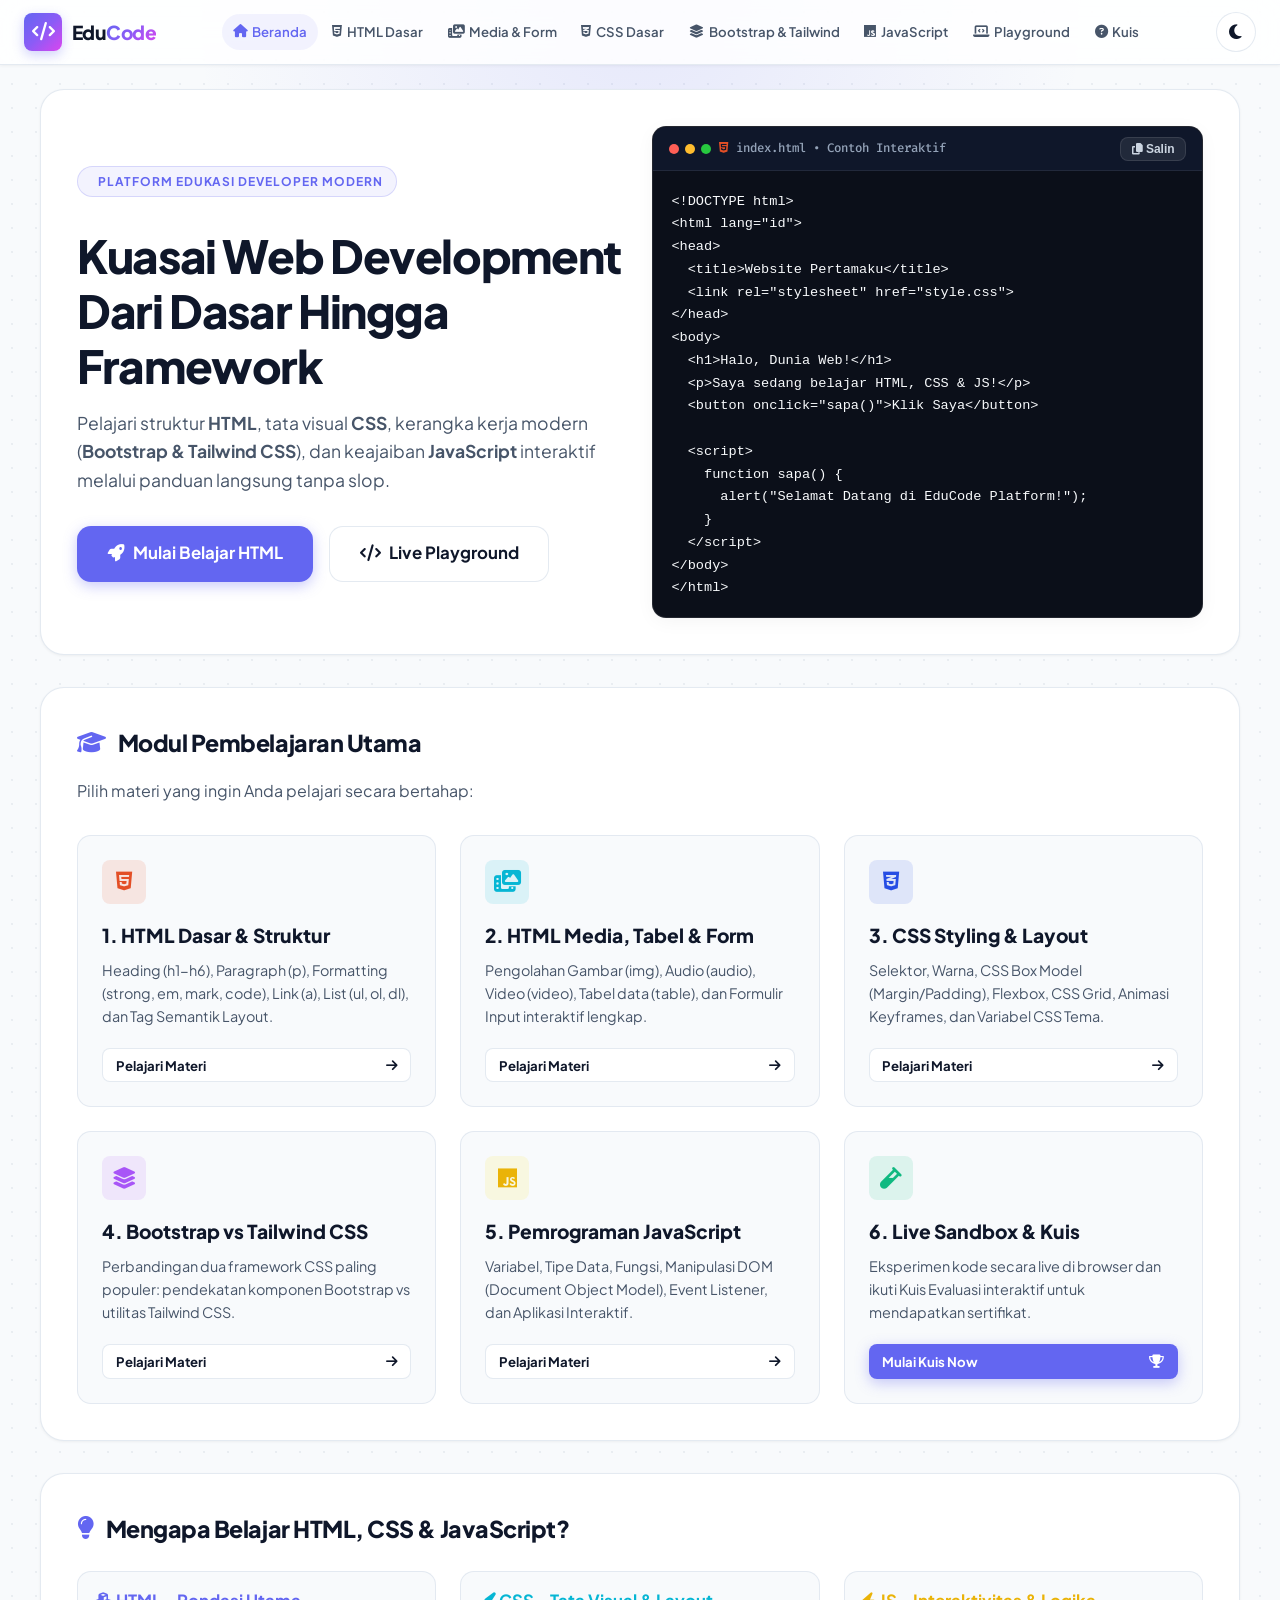
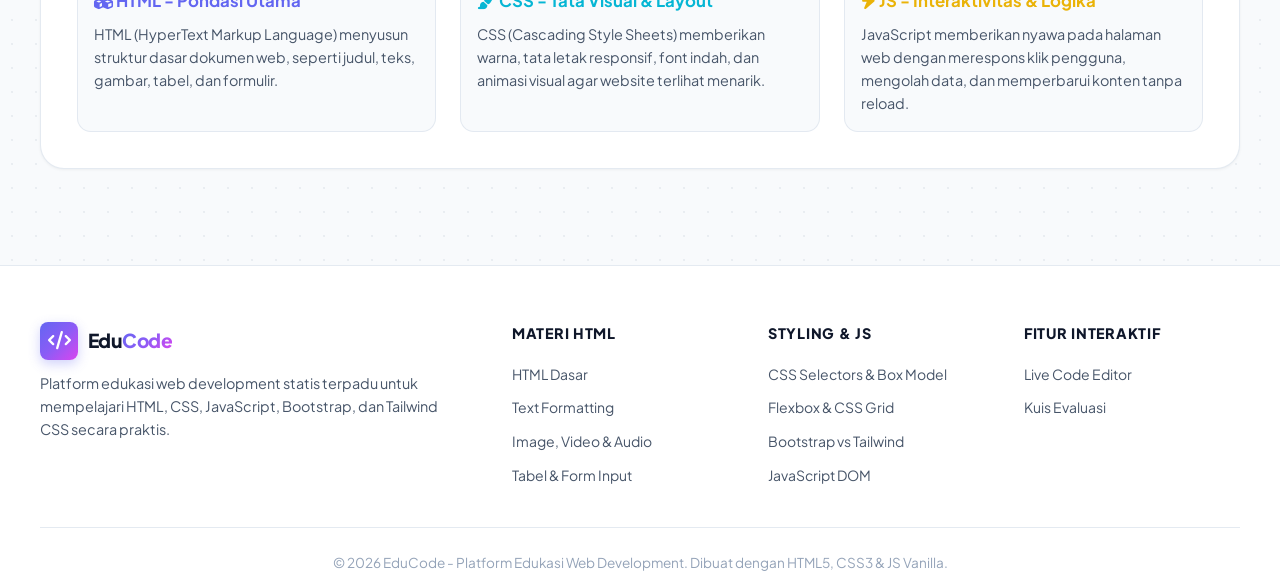
==== commit e51d63c2: "revisi" ====
--- a/index.html
+++ b/index.html
@@ -81,11 +81,11 @@
   <main class="main-wrapper">
     
     <!-- Hero Banner Section -->
-    <section class="section-block" style="padding: 3.5rem 2.5rem; position: relative; overflow: hidden;">
+    <section class="section-block hero-section">
       <div class="grid-2" style="align-items: center;">
         <div>
           <span class="page-category"><i class="fas fa-sparkles"></i> Platform Edukasi Developer Modern</span>
-          <h1 style="font-size: 2.85rem; font-weight: 800; line-height: 1.2; margin: 1rem 0; letter-spacing: -0.03em;">
+          <h1 class="hero-title">
             Kuasai Web Development Dari Dasar Hingga Framework
           </h1>
           <p style="color: var(--text-secondary); font-size: 1.1rem; margin-bottom: 2rem;">
--- a/assets/css/style.css
+++ b/assets/css/style.css
@@ -99,8 +99,11 @@
   padding: 0;
 }
 
-html {
+html, body {
   scroll-behavior: smooth; /* Efek gulir halus saat klik tautan internal */
+  overflow-x: hidden;
+  max-width: 100%;
+  width: 100%;
 }
 
 body {
@@ -126,7 +129,8 @@
   top: 0;
   left: 50%;
   transform: translateX(-50%);
-  width: 1000px;
+  width: 100%;
+  max-width: 1000px;
   height: 400px;
   background: radial-gradient(circle at 50% 0%, rgba(99, 102, 241, 0.12), transparent 70%);
   pointer-events: none;
@@ -270,20 +274,26 @@
 .mobile-nav-drawer {
   position: fixed;
   top: 0;
-  right: -300px;
-  width: 280px;
+  right: 0;
+  width: 300px;
+  max-width: 85vw;
   height: 100%;
+  max-height: 100vh;
+  overflow-y: auto;
+  -webkit-overflow-scrolling: touch;
   background: var(--bg-card);
   border-left: 1px solid var(--border-color);
   z-index: 1002;
   padding: 1.5rem;
   display: flex;
   flex-direction: column;
-  gap: 1.5rem;
-  transition: right var(--transition-normal);
-}
-
-.mobile-nav-drawer.open { right: 0; }
+  gap: 1.25rem;
+  transform: translateX(100%);
+  transition: transform var(--transition-normal);
+  visibility: hidden;
+}
+
+.mobile-nav-drawer.open { transform: translateX(0); visibility: visible; }
 .mobile-nav-overlay.open { display: block; }
 
 /* ==========================================================================
@@ -350,6 +360,21 @@
   font-size: 1.05rem;
   max-width: 720px;
   margin: 0 auto;
+}
+
+/* Hero Banner Kustom */
+.hero-section {
+  padding: 3.5rem 2.5rem;
+  position: relative;
+  overflow: hidden;
+}
+
+.hero-title {
+  font-size: 2.85rem;
+  font-weight: 800;
+  line-height: 1.2;
+  margin: 1rem 0;
+  letter-spacing: -0.03em;
 }
 
 /* Blok Bagian Kartu Materi (Section Block) */
@@ -1020,18 +1045,233 @@
 /* ==========================================================================
    10. ATURAN RESPONSIVITAS PERANGKAT (MEDIA QUERIES)
    ========================================================================== */
-@media (max-width: 992px) {
-  .nav-menu { display: none; }            /* Sembunyikan menu horizontal di tablet/HP */
-  .mobile-menu-btn { display: block; }    /* Tampilkan tombol hamburger menu mobile */
-  .content-sidebar-layout { grid-template-columns: 1fr; }
-  .page-sidebar { display: none; }
-  .grid-4, .grid-3 { grid-template-columns: repeat(2, 1fr); }
+
+/* Optimasi Layar Desktop Sedang (1151px - 1380px): Memasang 8 Menu Nav Presisi */
+@media (min-width: 1151px) and (max-width: 1380px) {
+  .header-container {
+    padding: 0.75rem 1.5rem;
+  }
+  .nav-menu {
+    gap: 0.25rem;
+  }
+  .nav-link {
+    padding: 0.45rem 0.65rem;
+    font-size: 0.825rem;
+    gap: 0.3rem;
+  }
+  .brand-logo {
+    font-size: 1.2rem;
+  }
+}
+
+/* Breakpoint Tablet & Mobile (<= 1150px): Beralih ke Menu Hamburger Drawer */
+@media (max-width: 1150px) {
+  .nav-menu { display: none; }
+  .mobile-menu-btn { display: flex; align-items: center; justify-content: center; }
   .header-container { padding: 0.75rem 1.25rem; }
   .main-wrapper { padding: 0 1.25rem; }
-}
-
+  
+  /* Sidebar Topik Internal Berubah Menjadi Horizontal Scroll Pills */
+  .content-sidebar-layout {
+    grid-template-columns: 1fr;
+    gap: 1.5rem;
+  }
+  .page-sidebar {
+    position: static;
+    top: auto;
+    width: 100%;
+    overflow-x: auto;
+    -webkit-overflow-scrolling: touch;
+    padding: 0.75rem 1rem;
+    background: var(--bg-card);
+    border: 1px solid var(--border-color);
+    border-radius: var(--radius-md);
+    margin-bottom: 0.5rem;
+  }
+  .page-sidebar .sidebar-title {
+    margin-bottom: 0.5rem;
+    font-size: 0.7rem;
+  }
+  .page-sidebar .sidebar-links {
+    flex-direction: row;
+    flex-wrap: nowrap;
+    gap: 0.5rem;
+    overflow-x: auto;
+    padding-bottom: 0.25rem;
+  }
+  .page-sidebar .sidebar-link {
+    white-space: nowrap;
+    font-size: 0.825rem;
+    padding: 0.4rem 0.85rem;
+    border-radius: var(--radius-full);
+    background: var(--bg-canvas);
+    border: 1px solid var(--border-color);
+  }
+  .page-sidebar .sidebar-link:hover,
+  .page-sidebar .sidebar-link.active {
+    background: var(--accent-primary);
+    color: #ffffff;
+    border-color: var(--accent-primary);
+  }
+}
+
+/* Tata Letak Tablet Standar (<= 992px) */
+@media (max-width: 992px) {
+  .grid-4, .grid-3 { grid-template-columns: repeat(2, 1fr); }
+  .demo-code-pair { grid-template-columns: 1fr; }
+}
+
+/* Tablet Kecil & Lanskap Ponsel (<= 768px) */
+@media (max-width: 768px) {
+  .footer-content { grid-template-columns: 1fr; gap: 1.75rem; }
+  .playground-container { height: auto; min-height: auto; }
+  .playground-split { grid-template-columns: 1fr; }
+  .editor-textarea { min-height: 140px; }
+  .preview-column { min-height: 260px; }
+}
+
+/* Ponsel / Smartphone Portret (<= 640px) */
 @media (max-width: 640px) {
-  .grid-2, .grid-3, .grid-4 { grid-template-columns: 1fr; }
-  .page-title { font-size: 1.75rem; }
-  .section-block { padding: 1.25rem; }
-}
+  .main-wrapper {
+    padding: 0 1rem;
+    margin: 1rem auto 3rem auto;
+    width: 100%;
+  }
+
+  .page-header {
+    padding: 1.75rem 1rem;
+    text-align: center;
+    width: 100%;
+    margin-left: auto;
+    margin-right: auto;
+  }
+
+  .page-title {
+    font-size: 1.6rem;
+    text-align: center;
+  }
+
+  .page-description {
+    text-align: center;
+    margin-left: auto;
+    margin-right: auto;
+  }
+
+  .section-block {
+    padding: 1.25rem 1rem;
+    width: 100%;
+    margin-left: auto;
+    margin-right: auto;
+  }
+
+  .hero-section {
+    padding: 2rem 1rem;
+    text-align: center;
+  }
+
+  .hero-section .grid-2 {
+    display: flex;
+    flex-direction: column;
+    align-items: center;
+    justify-content: center;
+    text-align: center;
+  }
+
+  .hero-section div {
+    display: flex;
+    flex-direction: column;
+    align-items: center;
+    text-align: center;
+    width: 100%;
+  }
+
+  .hero-title {
+    font-size: 1.75rem;
+    text-align: center;
+  }
+
+  .hero-section p {
+    text-align: center;
+  }
+
+  .hero-section div[style*="display: flex"],
+  .hero-action-btns {
+    width: 100%;
+    flex-direction: column;
+    align-items: center;
+    justify-content: center;
+    gap: 0.75rem !important;
+  }
+
+  .hero-section .btn,
+  .btn-lg {
+    width: 100%;
+    max-width: 100%;
+    justify-content: center;
+    text-align: center;
+  }
+
+  .grid-2, .grid-3, .grid-4 {
+    grid-template-columns: 1fr;
+    width: 100%;
+  }
+
+  .quiz-card {
+    padding: 1.25rem 1rem;
+    width: 100%;
+    margin-left: auto;
+    margin-right: auto;
+  }
+
+  .certificate-box {
+    padding: 1.5rem 1rem;
+    width: 100%;
+    margin-left: auto;
+    margin-right: auto;
+    text-align: center;
+  }
+
+  .certificate-box h2 {
+    font-size: 1.3rem;
+  }
+
+  .certificate-name {
+    font-size: 1.15rem;
+    padding: 0 0.5rem 0.25rem 0.5rem;
+    word-break: break-word;
+  }
+
+  .site-footer {
+    padding: 2.5rem 1rem 1.5rem 1rem;
+  }
+
+  .footer-content {
+    grid-template-columns: 1fr;
+    text-align: center;
+    gap: 2rem;
+  }
+
+  .footer-brand {
+    display: flex;
+    flex-direction: column;
+    align-items: center;
+    text-align: center;
+  }
+
+  .footer-brand p {
+    text-align: center;
+    margin-left: auto;
+    margin-right: auto;
+  }
+
+  .footer-column {
+    display: flex;
+    flex-direction: column;
+    align-items: center;
+    text-align: center;
+  }
+
+  .footer-links {
+    align-items: center;
+  }
+}
